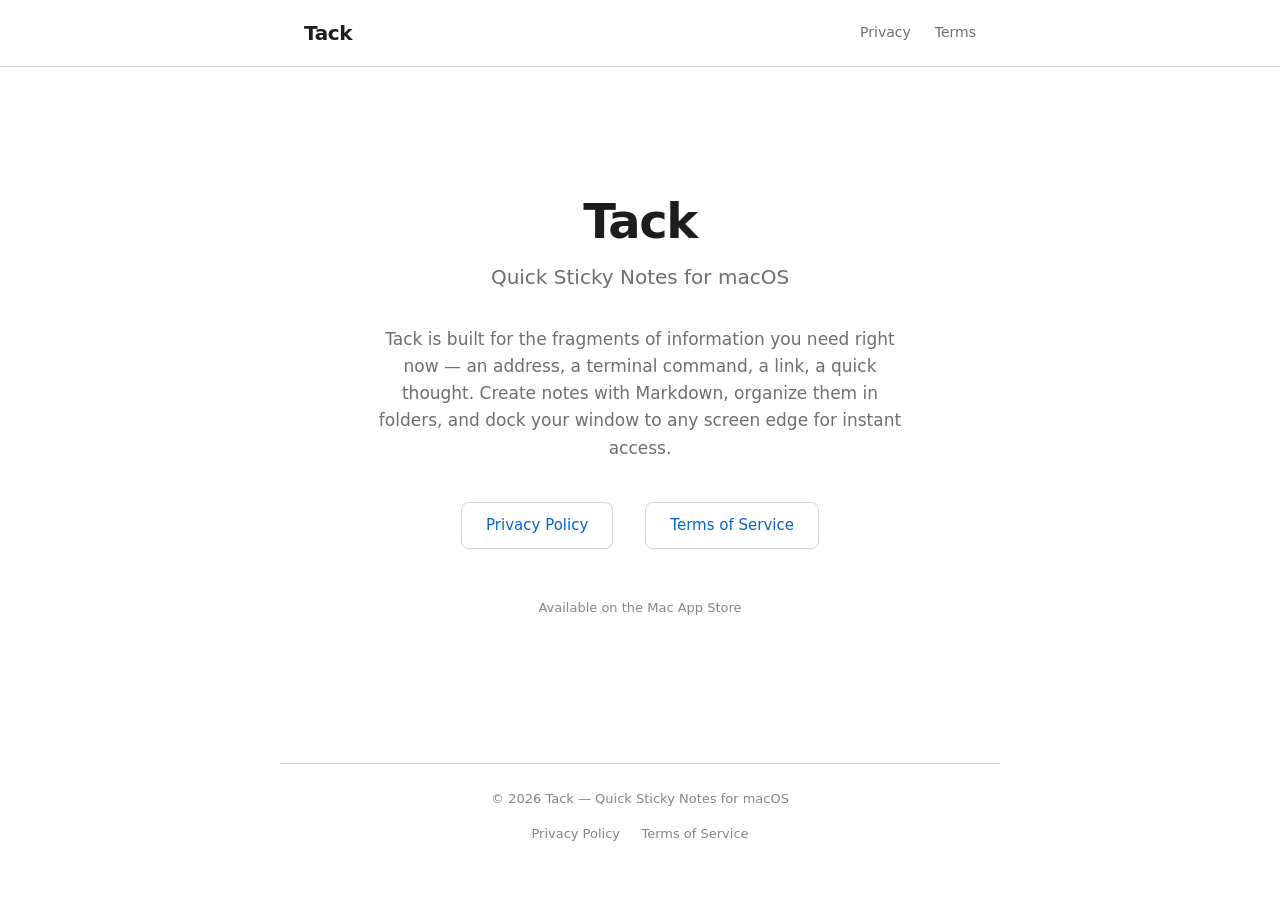
==== index.html @ bceabd0a "init" ====
<!DOCTYPE html>
<html lang="en">
<head>
    <meta charset="UTF-8">
    <meta name="viewport" content="width=device-width, initial-scale=1.0">
    <title>Tack — Quick Sticky Notes for macOS</title>
    <meta name="description" content="Tack is a quick-capture sticky notes app for macOS with Markdown support, edge auto-hide, and folder organization.">
    <meta property="og:title" content="Tack — Quick Sticky Notes for macOS">
    <meta property="og:description" content="Quick-capture sticky notes with Markdown support. Pin notes, organize with folders, dock to screen edges. Built for macOS.">
    <meta property="og:type" content="website">
    <link rel="stylesheet" href="style.css">
</head>
<body>
    <nav>
        <div class="nav-inner">
            <a href="index.html" class="wordmark">Tack</a>
            <div class="nav-links">
                <a href="privacy.html">Privacy</a>
                <a href="terms.html">Terms</a>
            </div>
        </div>
    </nav>

    <main>
        <div class="hero">
            <h1>Tack</h1>
            <p class="tagline">Quick Sticky Notes for macOS</p>
            <p class="description">
                Tack is built for the fragments of information you need right now — an address, a terminal command, a link, a quick thought. Create notes with Markdown, organize them in folders, and dock your window to any screen edge for instant access.
            </p>
            <div class="links">
                <a href="privacy.html">Privacy Policy</a>
                <a href="terms.html">Terms of Service</a>
            </div>
            <p class="store-note">Available on the Mac App Store</p>
        </div>
    </main>

    <footer>
        <p>&copy; <script>document.write(new Date().getFullYear())</script> Tack &mdash; Quick Sticky Notes for macOS</p>
        <div class="footer-links">
            <a href="privacy.html">Privacy Policy</a>
            <a href="terms.html">Terms of Service</a>
        </div>
    </footer>
</body>
</html>
---- style.css ----
/* Tack — App Website Stylesheet */

:root {
    --bg: #ffffff;
    --bg-secondary: #f5f5f7;
    --text: #1d1d1f;
    --text-secondary: #6e6e73;
    --text-tertiary: #86868b;
    --link: #0066CC;
    --link-hover: #004499;
    --border: #d2d2d7;
    --max-width: 720px;
    --font: -apple-system, BlinkMacSystemFont, 'SF Pro Text', 'Segoe UI', system-ui, 'Helvetica Neue', sans-serif;
}

@media (prefers-color-scheme: dark) {
    :root {
        --bg: #1a1a1a;
        --bg-secondary: #222222;
        --text: #f5f5f7;
        --text-secondary: #a1a1a6;
        --text-tertiary: #86868b;
        --link: #2997ff;
        --link-hover: #64b5f6;
        --border: #424245;
    }
}

*,
*::before,
*::after {
    box-sizing: border-box;
    margin: 0;
    padding: 0;
}

html {
    scroll-padding-top: 80px;
    -webkit-text-size-adjust: 100%;
}

body {
    font-family: var(--font);
    font-size: 17px;
    line-height: 1.7;
    color: var(--text);
    background-color: var(--bg);
    -webkit-font-smoothing: antialiased;
    -moz-osx-font-smoothing: grayscale;
    transition: background-color 0.2s ease, color 0.2s ease;
}

/* Navigation */

nav {
    position: sticky;
    top: 0;
    z-index: 100;
    background-color: var(--bg);
    border-bottom: 1px solid var(--border);
    backdrop-filter: blur(20px);
    -webkit-backdrop-filter: blur(20px);
}

nav .nav-inner {
    max-width: var(--max-width);
    margin: 0 auto;
    padding: 16px 24px;
    display: flex;
    align-items: center;
    justify-content: space-between;
}

nav .wordmark {
    font-size: 20px;
    font-weight: 700;
    color: var(--text);
    text-decoration: none;
    letter-spacing: -0.02em;
}

nav .wordmark:hover {
    opacity: 0.7;
}

nav .nav-links {
    display: flex;
    gap: 24px;
}

nav .nav-links a {
    font-size: 14px;
    color: var(--text-secondary);
    text-decoration: none;
    transition: color 0.15s ease;
}

nav .nav-links a:hover {
    color: var(--text);
}

nav .nav-links a.active {
    color: var(--text);
    font-weight: 500;
}

/* Main content */

main {
    max-width: var(--max-width);
    margin: 0 auto;
    padding: 48px 24px 80px;
}

/* Landing page */

.hero {
    text-align: center;
    padding: 80px 0 48px;
}

.hero h1 {
    font-size: 48px;
    font-weight: 700;
    letter-spacing: -0.03em;
    line-height: 1.1;
    margin-bottom: 12px;
}

.hero .tagline {
    font-size: 20px;
    color: var(--text-secondary);
    margin-bottom: 32px;
}

.hero .description {
    font-size: 17px;
    color: var(--text-secondary);
    max-width: 540px;
    margin: 0 auto 40px;
    line-height: 1.6;
}

.hero .links {
    display: flex;
    gap: 32px;
    justify-content: center;
    margin-bottom: 48px;
}

.hero .links a {
    font-size: 15px;
    color: var(--link);
    text-decoration: none;
    padding: 10px 24px;
    border: 1px solid var(--border);
    border-radius: 8px;
    transition: all 0.15s ease;
}

.hero .links a:hover {
    background-color: var(--bg-secondary);
    border-color: var(--link);
}

.store-note {
    font-size: 13px;
    color: var(--text-tertiary);
}

/* Legal pages */

.legal-header {
    margin-bottom: 40px;
    padding-bottom: 24px;
    border-bottom: 1px solid var(--border);
}

.legal-header h1 {
    font-size: 32px;
    font-weight: 700;
    letter-spacing: -0.02em;
    line-height: 1.2;
    margin-bottom: 8px;
}

.legal-header .effective-date {
    font-size: 14px;
    color: var(--text-tertiary);
}

.legal-intro {
    font-size: 17px;
    color: var(--text-secondary);
    margin-bottom: 40px;
    line-height: 1.7;
}

/* Headings */

h2 {
    font-size: 22px;
    font-weight: 600;
    letter-spacing: -0.01em;
    margin-top: 48px;
    margin-bottom: 16px;
    color: var(--text);
}

h3 {
    font-size: 18px;
    font-weight: 500;
    margin-top: 32px;
    margin-bottom: 12px;
    color: var(--text);
}

/* Paragraphs */

p {
    margin-bottom: 16px;
}

/* Lists */

ul, ol {
    margin-bottom: 16px;
    padding-left: 24px;
}

li {
    margin-bottom: 6px;
    line-height: 1.6;
}

li::marker {
    color: var(--text-tertiary);
}

/* Links */

a {
    color: var(--link);
    text-decoration: none;
    transition: color 0.15s ease;
}

a:hover {
    color: var(--link-hover);
    text-decoration: underline;
}

/* Legal disclaimer blocks (all-caps sections) */

.disclaimer {
    font-size: 14px;
    line-height: 1.6;
    margin-bottom: 16px;
    text-transform: uppercase;
    letter-spacing: 0.01em;
}

/* Back to top */

.back-to-top {
    display: block;
    text-align: center;
    margin-top: 64px;
    padding-top: 24px;
    border-top: 1px solid var(--border);
    font-size: 13px;
    color: var(--text-tertiary);
    text-decoration: none;
}

.back-to-top:hover {
    color: var(--link);
    text-decoration: none;
}

/* Footer */

footer {
    max-width: var(--max-width);
    margin: 0 auto;
    padding: 24px;
    border-top: 1px solid var(--border);
    text-align: center;
}

footer p {
    font-size: 13px;
    color: var(--text-tertiary);
    margin-bottom: 0;
}

footer .footer-links {
    margin-top: 8px;
}

footer .footer-links a {
    font-size: 13px;
    color: var(--text-tertiary);
    text-decoration: none;
    margin: 0 8px;
}

footer .footer-links a:hover {
    color: var(--link);
}

/* Print styles */

@media print {
    nav, .back-to-top {
        display: none;
    }

    body {
        font-size: 12pt;
        color: #000;
        background: #fff;
    }

    a {
        color: #000;
        text-decoration: underline;
    }

    footer {
        border-top: 1pt solid #ccc;
    }
}

/* Mobile adjustments */

@media (max-width: 600px) {
    .hero h1 {
        font-size: 36px;
    }

    .hero .tagline {
        font-size: 18px;
    }

    .hero .links {
        flex-direction: column;
        gap: 12px;
        align-items: center;
    }

    .legal-header h1 {
        font-size: 28px;
    }

    h2 {
        font-size: 20px;
    }

    main {
        padding: 32px 20px 60px;
    }
}
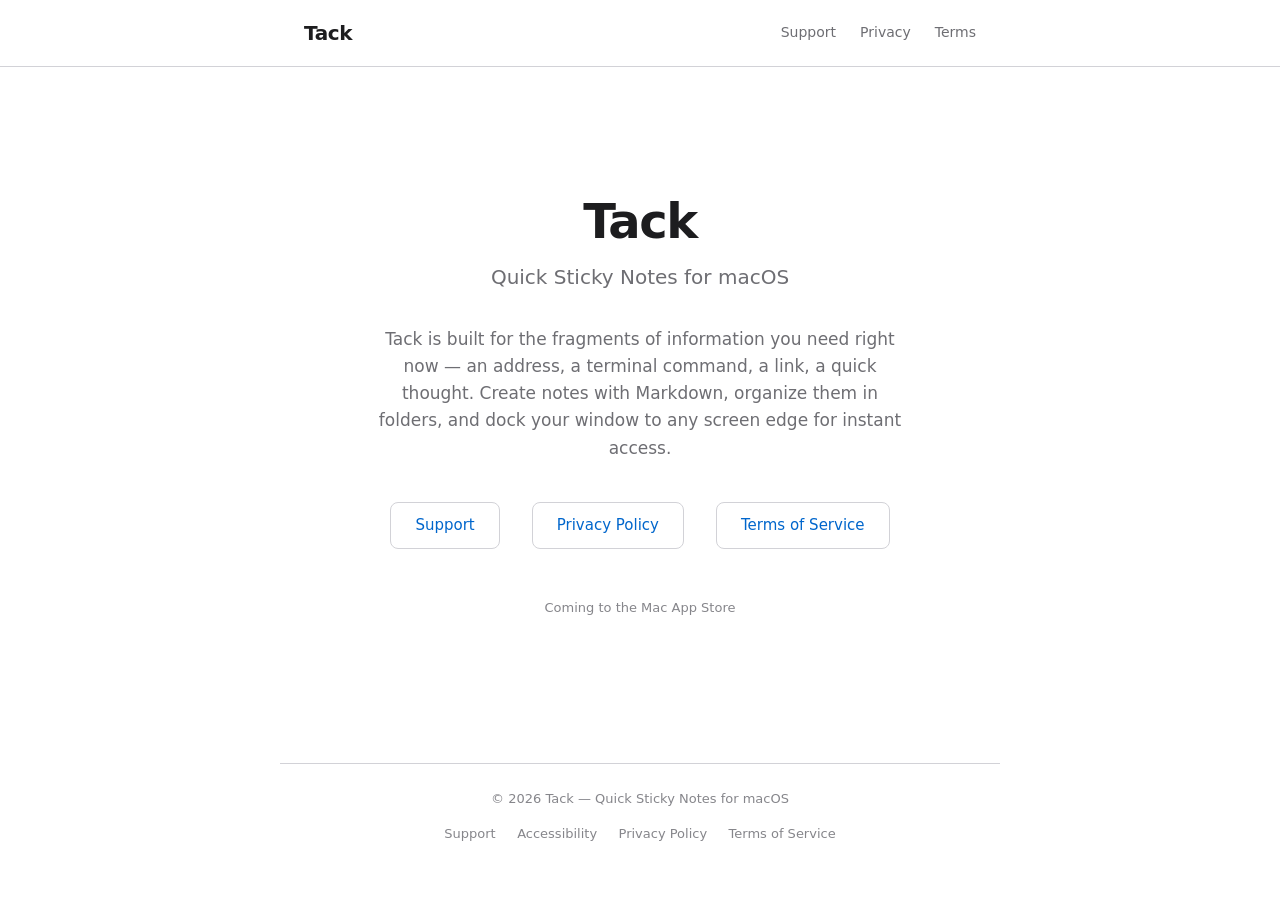
==== commit 29222e1f: "Prepare public App Store support pages" ====
--- a/index.html
+++ b/index.html
@@ -15,6 +15,7 @@
         <div class="nav-inner">
             <a href="index.html" class="wordmark">Tack</a>
             <div class="nav-links">
+                <a href="support.html">Support</a>
                 <a href="privacy.html">Privacy</a>
                 <a href="terms.html">Terms</a>
             </div>
@@ -29,16 +30,19 @@
                 Tack is built for the fragments of information you need right now — an address, a terminal command, a link, a quick thought. Create notes with Markdown, organize them in folders, and dock your window to any screen edge for instant access.
             </p>
             <div class="links">
+                <a href="support.html">Support</a>
                 <a href="privacy.html">Privacy Policy</a>
                 <a href="terms.html">Terms of Service</a>
             </div>
-            <p class="store-note">Available on the Mac App Store</p>
+            <p class="store-note">Coming to the Mac App Store</p>
         </div>
     </main>
 
     <footer>
         <p>&copy; <script>document.write(new Date().getFullYear())</script> Tack &mdash; Quick Sticky Notes for macOS</p>
         <div class="footer-links">
+            <a href="support.html">Support</a>
+            <a href="accessibility.html">Accessibility</a>
             <a href="privacy.html">Privacy Policy</a>
             <a href="terms.html">Terms of Service</a>
         </div>
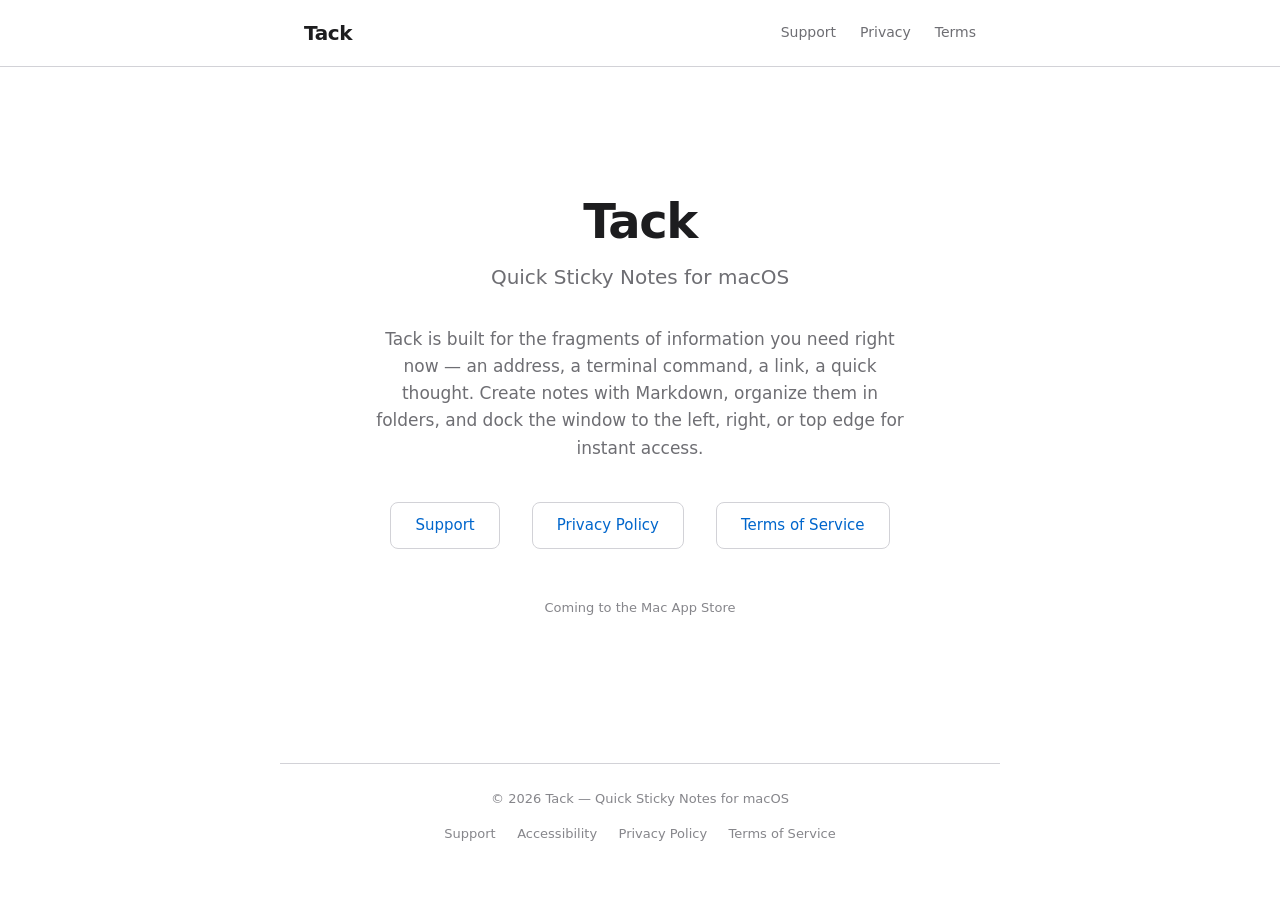
==== commit 8d40e80b: "Polish Tack release disclosures" ====
--- a/index.html
+++ b/index.html
@@ -27,7 +27,7 @@
             <h1>Tack</h1>
             <p class="tagline">Quick Sticky Notes for macOS</p>
             <p class="description">
-                Tack is built for the fragments of information you need right now — an address, a terminal command, a link, a quick thought. Create notes with Markdown, organize them in folders, and dock your window to any screen edge for instant access.
+                Tack is built for the fragments of information you need right now — an address, a terminal command, a link, a quick thought. Create notes with Markdown, organize them in folders, and dock the window to the left, right, or top edge for instant access.
             </p>
             <div class="links">
                 <a href="support.html">Support</a>
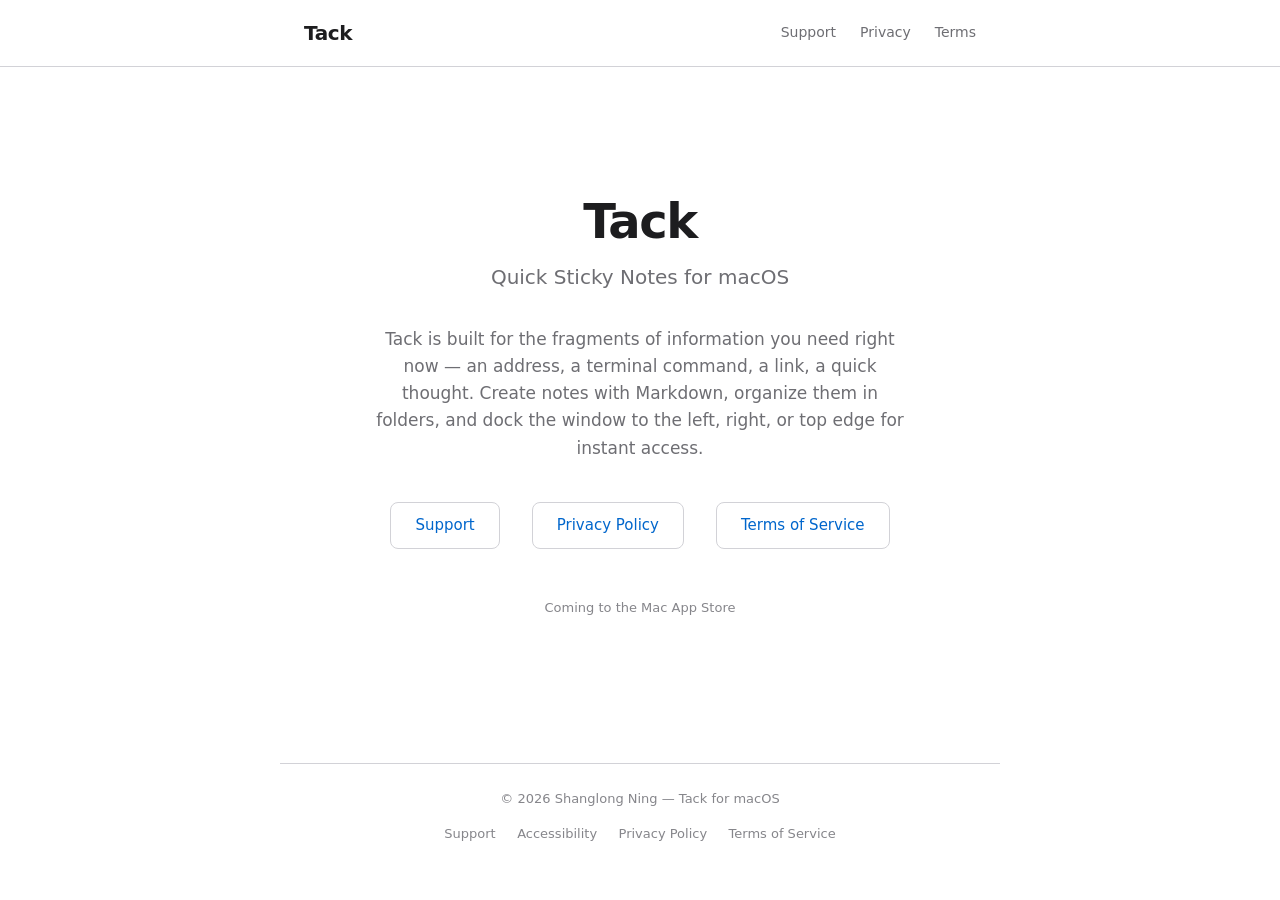
==== commit 8f43fdc7: "Name Shanglong Ning as Tack application provider" ====
--- a/index.html
+++ b/index.html
@@ -39,7 +39,7 @@
     </main>
 
     <footer>
-        <p>&copy; <script>document.write(new Date().getFullYear())</script> Tack &mdash; Quick Sticky Notes for macOS</p>
+        <p>&copy; <script>document.write(new Date().getFullYear())</script> Shanglong Ning &mdash; Tack for macOS</p>
         <div class="footer-links">
             <a href="support.html">Support</a>
             <a href="accessibility.html">Accessibility</a>
